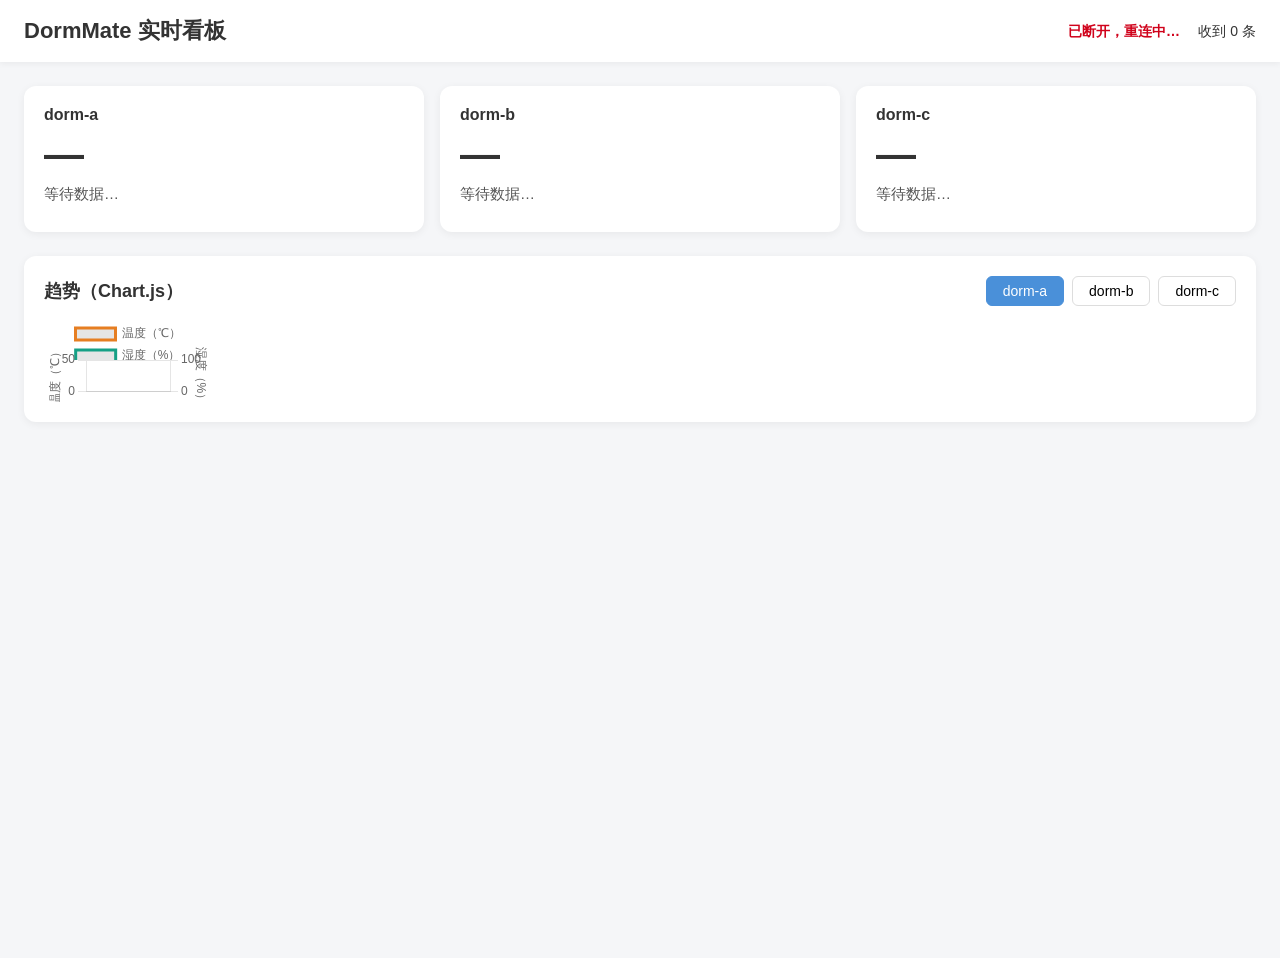
==== dashboard/index.html @ 02831706 "feat(nova-dormmate-final-2026): M5 mqtt realtime system with simulator and dashboard" ====
<!DOCTYPE html>
<html lang="zh-CN">
<head>
  <meta charset="UTF-8">
  <meta name="viewport" content="width=device-width, initial-scale=1.0">
  <title>DormMate Dashboard（M5 实时看板）</title>
  <link rel="stylesheet" href="style.css">
</head>
<body>
  <header class="status-bar">
    <h1>DormMate 实时看板</h1>
    <div class="status-info">
      <span id="connStatus" class="conn offline">未连接</span>
      <span id="msgCount">收到 0 条</span>
      <span id="dropCount" class="drop" hidden>丢弃 0 条</span>
    </div>
  </header>

  <p id="warnBanner" class="warn" hidden></p>

  <section class="cards" id="cards"><!-- 三节点卡片由 app.js 渲染 --></section>

  <section class="chart-area">
    <div class="chart-head">
      <h2>趋势（Chart.js）</h2>
      <div class="tabs" id="tabs"><!-- 节点切换 tab 由 app.js 渲染 --></div>
    </div>
    <canvas id="trendChart"></canvas>
  </section>

  <!-- 规则复用：M1 同一实现（window.computeStatus / ADVICE / validateInputs），零重写（SPEC §6） -->
  <script src="../web/script.js"></script>
  <!-- MQTT WebSocket 客户端（mqtt.js）与图表（Chart.js）：本地 vendor 文件，防 CDN 网络不稳 -->
  <script src="vendor/mqtt.min.js"></script>
  <script src="vendor/chart.umd.min.js"></script>
  <script src="app.js"></script>
</body>
</html>
---- dashboard/style.css ----
/* DormMate M5 Dashboard 样式（dashboard/style.css）
   ① 顶部状态栏：连接状态（online 绿 / offline 红）+ 收发计数 + 丢弃计数
   ② 三节点卡片同屏：状态大字按状态着色（正常绿 / 偏冷蓝 / 偏热橙 / 偏湿青）
   ③ 趋势区卡片：tab 切换 + Chart.js 画布；窄屏三卡片降为单列 */
:root {
  --bg: #f5f6f8;
  --card: #fff;
  --text: #333;
  --muted: #888;
  --blue: #4a90d9;
  --green: #27ae60;
  --orange: #e67e22;
  --red: #d0021b;
  --teal: #16a085;
}

body {
  margin: 0;
  background: var(--bg);
  font-family: -apple-system, "PingFang SC", "Microsoft YaHei", sans-serif;
  color: var(--text);
}

.status-bar {
  display: flex;
  justify-content: space-between;
  align-items: center;
  padding: 16px 24px;
  background: var(--card);
  box-shadow: 0 2px 6px rgba(0, 0, 0, 0.05);
}

.status-bar h1 {
  font-size: 22px;
  margin: 0;
}

.status-info span {
  margin-left: 14px;
  font-size: 14px;
}

.conn.online { color: var(--green); font-weight: bold; }
.conn.offline { color: var(--red); font-weight: bold; }
.drop { color: var(--red); }

.warn {
  margin: 12px 24px 0;
  padding: 10px 14px;
  background: #fdecea;
  color: var(--red);
  border-radius: 8px;
  font-size: 14px;
}

.cards {
  display: grid;
  grid-template-columns: repeat(3, 1fr);
  gap: 16px;
  padding: 24px;
}

@media (max-width: 800px) {
  .cards { grid-template-columns: 1fr; }
}

.card {
  background: var(--card);
  border-radius: 12px;
  padding: 20px;
  box-shadow: 0 2px 8px rgba(0, 0, 0, 0.06);
}

.card .node { font-weight: bold; font-size: 16px; }
.card .status { font-size: 40px; font-weight: bold; margin: 8px 0; }
.card .status.正常 { color: var(--green); }
.card .status.偏冷 { color: var(--blue); }
.card .status.偏热 { color: var(--orange); }
.card .status.偏湿 { color: var(--teal); }
.card .metrics { font-size: 15px; color: #555; }
.card .advice { color: var(--muted); margin-top: 6px; }
.card .time { color: #aaa; font-size: 12px; margin-top: 8px; }

.chart-area {
  background: var(--card);
  margin: 0 24px 24px;
  border-radius: 12px;
  padding: 20px;
  box-shadow: 0 2px 8px rgba(0, 0, 0, 0.06);
}

.chart-head {
  display: flex;
  justify-content: space-between;
  align-items: center;
  margin-bottom: 12px;
}

.chart-head h2 { font-size: 18px; margin: 0; }

.tabs button {
  border: 1px solid #ddd;
  background: var(--card);
  padding: 6px 16px;
  margin-left: 8px;
  border-radius: 6px;
  cursor: pointer;
  font-size: 14px;
}

.tabs button.active {
  background: var(--blue);
  color: #fff;
  border-color: var(--blue);
}
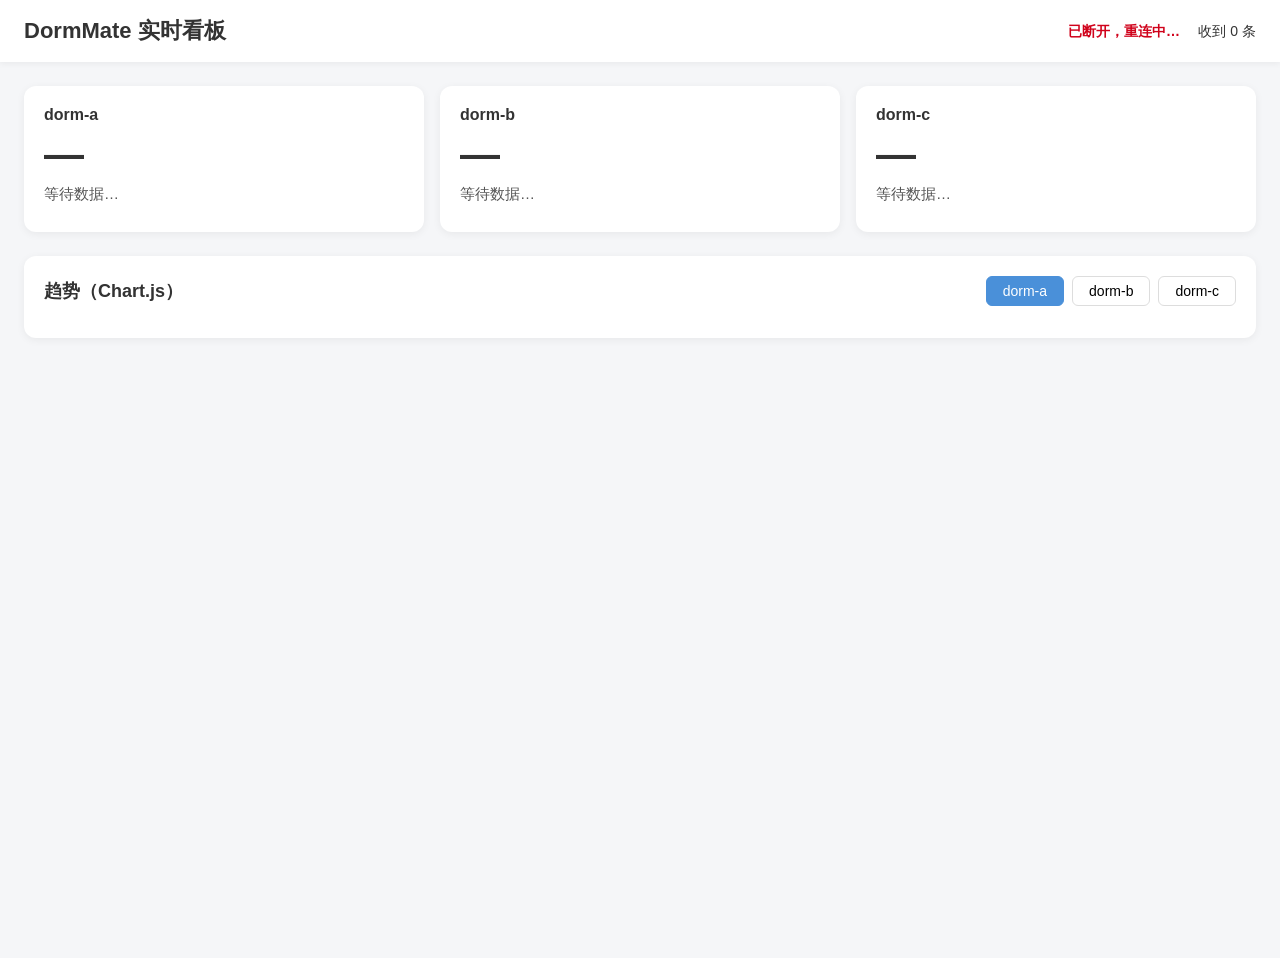
==== commit 0ccd6fee: "feat(nova-dormmate-final-2026): A S2 A1 priority rule in dashboard with tests and evidence Co-Author" ====
--- a/dashboard/index.html
+++ b/dashboard/index.html
@@ -18,6 +18,9 @@
 
   <p id="warnBanner" class="warn" hidden></p>
 
+  <!-- A1 优先关注横幅：程序根据三节点历史实时计算（priority.js computePriority），每条消息后自动刷新 -->
+  <p id="priorityBanner" class="priority" hidden></p>
+
   <section class="cards" id="cards"><!-- 三节点卡片由 app.js 渲染 --></section>
 
   <section class="chart-area">
@@ -33,6 +36,8 @@
   <!-- MQTT WebSocket 客户端（mqtt.js）与图表（Chart.js）：本地 vendor 文件，防 CDN 网络不稳 -->
   <script src="vendor/mqtt.min.js"></script>
   <script src="vendor/chart.umd.min.js"></script>
+  <!-- A1 优先关注纯函数（computeStreak / computePriority，零 DOM） -->
+  <script src="priority.js"></script>
   <script src="app.js"></script>
 </body>
 </html>
--- a/dashboard/style.css
+++ b/dashboard/style.css
@@ -51,6 +51,25 @@
   color: var(--red);
   border-radius: 8px;
   font-size: 14px;
+}
+
+/* A1 优先关注横幅：有异常橙底强调 / 全正常绿底平静（程序实时重算） */
+.priority {
+  margin: 12px 24px 0;
+  padding: 12px 14px;
+  border-radius: 8px;
+  font-size: 15px;
+}
+.priority.has {
+  background: #fff4e5;
+  color: var(--orange);
+  border: 1px solid var(--orange);
+  font-weight: bold;
+}
+.priority.none {
+  background: #eafaf1;
+  color: var(--green);
+  border: 1px solid var(--green);
 }
 
 .cards {
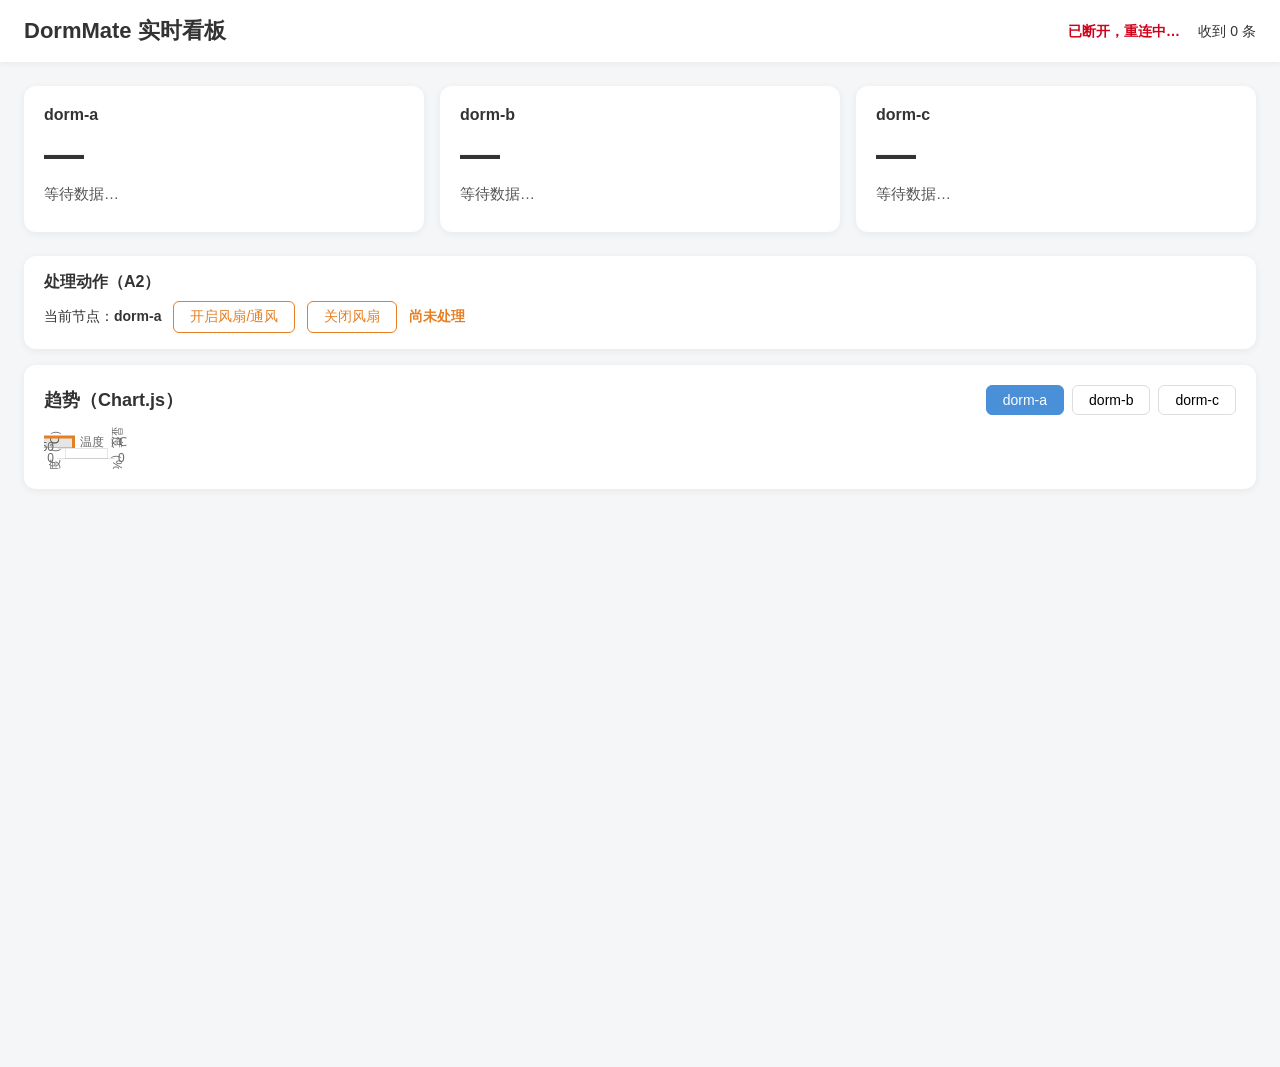
==== commit 49ccf18d: "feat(nova-dormmate-final-2026): A S3 A2 dashboard action entry via MQTT action channel Co-Authored-B" ====
--- a/dashboard/index.html
+++ b/dashboard/index.html
@@ -23,6 +23,18 @@
 
   <section class="cards" id="cards"><!-- 三节点卡片由 app.js 渲染 --></section>
 
+  <!-- A2 处理动作：对选中节点发布 actionState（dormmate/{nodeId}/action，SPEC §9 A2 / MASTER_PLAN §6.1）
+       动作成为系统状态的一部分，不直接改 status（恢复由 A3 新数据触发） -->
+  <section class="action-area">
+    <h2>处理动作（A2）</h2>
+    <div class="action-bar">
+      <span>当前节点：<strong id="actionNode">dorm-a</strong></span>
+      <button id="fanOnBtn">开启风扇/通风</button>
+      <button id="fanOffBtn">关闭风扇</button>
+      <span id="actionStateText" class="action-state">尚未处理</span>
+    </div>
+  </section>
+
   <section class="chart-area">
     <div class="chart-head">
       <h2>趋势（Chart.js）</h2>
--- a/dashboard/style.css
+++ b/dashboard/style.css
@@ -100,6 +100,45 @@
 .card .advice { color: var(--muted); margin-top: 6px; }
 .card .time { color: #aaa; font-size: 12px; margin-top: 8px; }
 
+/* A2 处理动作区（actionState：动作成为系统状态，不直接改 status） */
+.action-area {
+  background: var(--card);
+  margin: 0 24px 16px;
+  border-radius: 12px;
+  padding: 16px 20px;
+  box-shadow: 0 2px 8px rgba(0, 0, 0, 0.06);
+}
+
+.action-area h2 { font-size: 16px; margin: 0 0 8px; }
+
+.action-bar {
+  display: flex;
+  align-items: center;
+  gap: 12px;
+  font-size: 14px;
+}
+
+.action-bar button {
+  border: 1px solid var(--orange);
+  background: #fff;
+  color: var(--orange);
+  padding: 6px 16px;
+  border-radius: 6px;
+  cursor: pointer;
+  font-size: 14px;
+}
+
+.action-bar button:hover { background: var(--orange); color: #fff; }
+
+.action-state { color: var(--orange); font-weight: bold; }
+
+.card .action {
+  color: var(--orange);
+  font-size: 13px;
+  margin-top: 4px;
+  font-weight: bold;
+}
+
 .chart-area {
   background: var(--card);
   margin: 0 24px 24px;
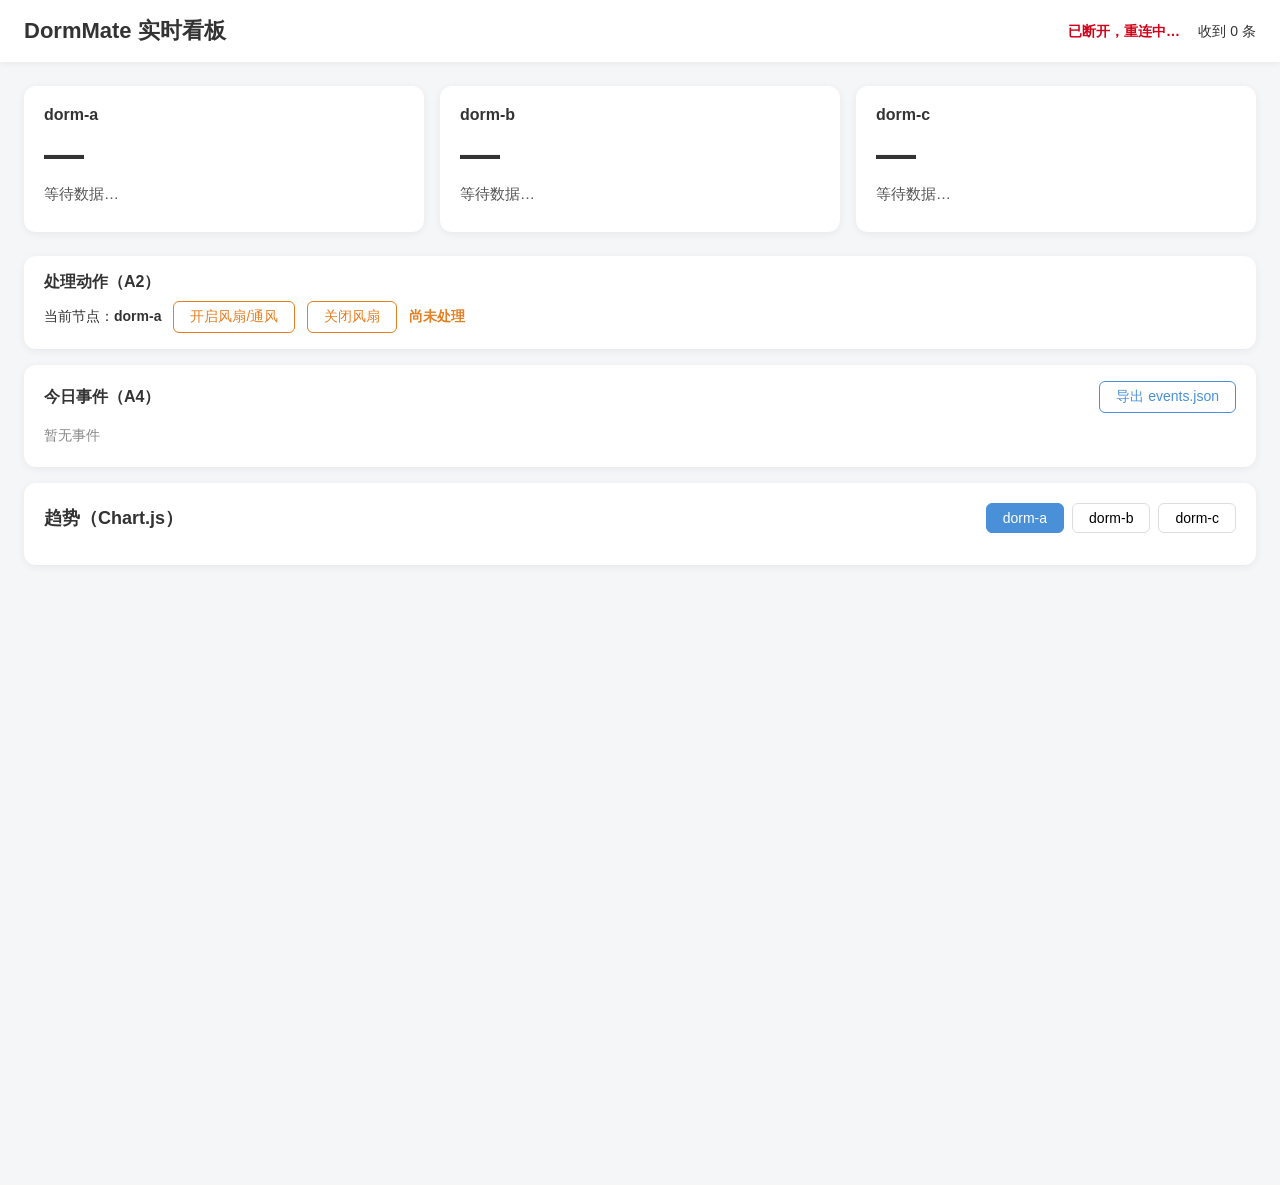
==== commit b5511149: "feat(nova-dormmate-final-2026): A S6 A4 event record and report review section Co-Authored-By: Claud" ====
--- a/dashboard/index.html
+++ b/dashboard/index.html
@@ -35,6 +35,15 @@
     </div>
   </section>
 
+  <!-- A4 今日事件：一次"发现→判断→处理→验证→恢复"的完整记录（程序组装），可导出 events.json 供 report.html 事件复盘 -->
+  <section class="event-area">
+    <div class="event-head">
+      <h2>今日事件（A4）</h2>
+      <button id="exportEventsBtn">导出 events.json</button>
+    </div>
+    <ul id="eventList"><li class="event-empty">暂无事件</li></ul>
+  </section>
+
   <section class="chart-area">
     <div class="chart-head">
       <h2>趋势（Chart.js）</h2>
--- a/dashboard/style.css
+++ b/dashboard/style.css
@@ -139,6 +139,46 @@
   font-weight: bold;
 }
 
+/* A4 今日事件面板（事件由程序组装，导出 events.json 进入 report.html 事件复盘） */
+.event-area {
+  background: var(--card);
+  margin: 0 24px 16px;
+  border-radius: 12px;
+  padding: 16px 20px;
+  box-shadow: 0 2px 8px rgba(0, 0, 0, 0.06);
+}
+
+.event-head {
+  display: flex;
+  justify-content: space-between;
+  align-items: center;
+  margin-bottom: 8px;
+}
+
+.event-head h2 { font-size: 16px; margin: 0; }
+
+.event-head button {
+  border: 1px solid var(--blue);
+  background: #fff;
+  color: var(--blue);
+  padding: 6px 16px;
+  border-radius: 6px;
+  cursor: pointer;
+  font-size: 14px;
+}
+
+.event-head button:hover { background: var(--blue); color: #fff; }
+
+.event-area ul { list-style: none; margin: 0; padding: 0; }
+
+.event-area li {
+  padding: 6px 0;
+  font-size: 14px;
+  border-top: 1px dashed #eee;
+}
+
+.event-area li.event-empty { color: var(--muted); border-top: none; }
+
 .chart-area {
   background: var(--card);
   margin: 0 24px 24px;
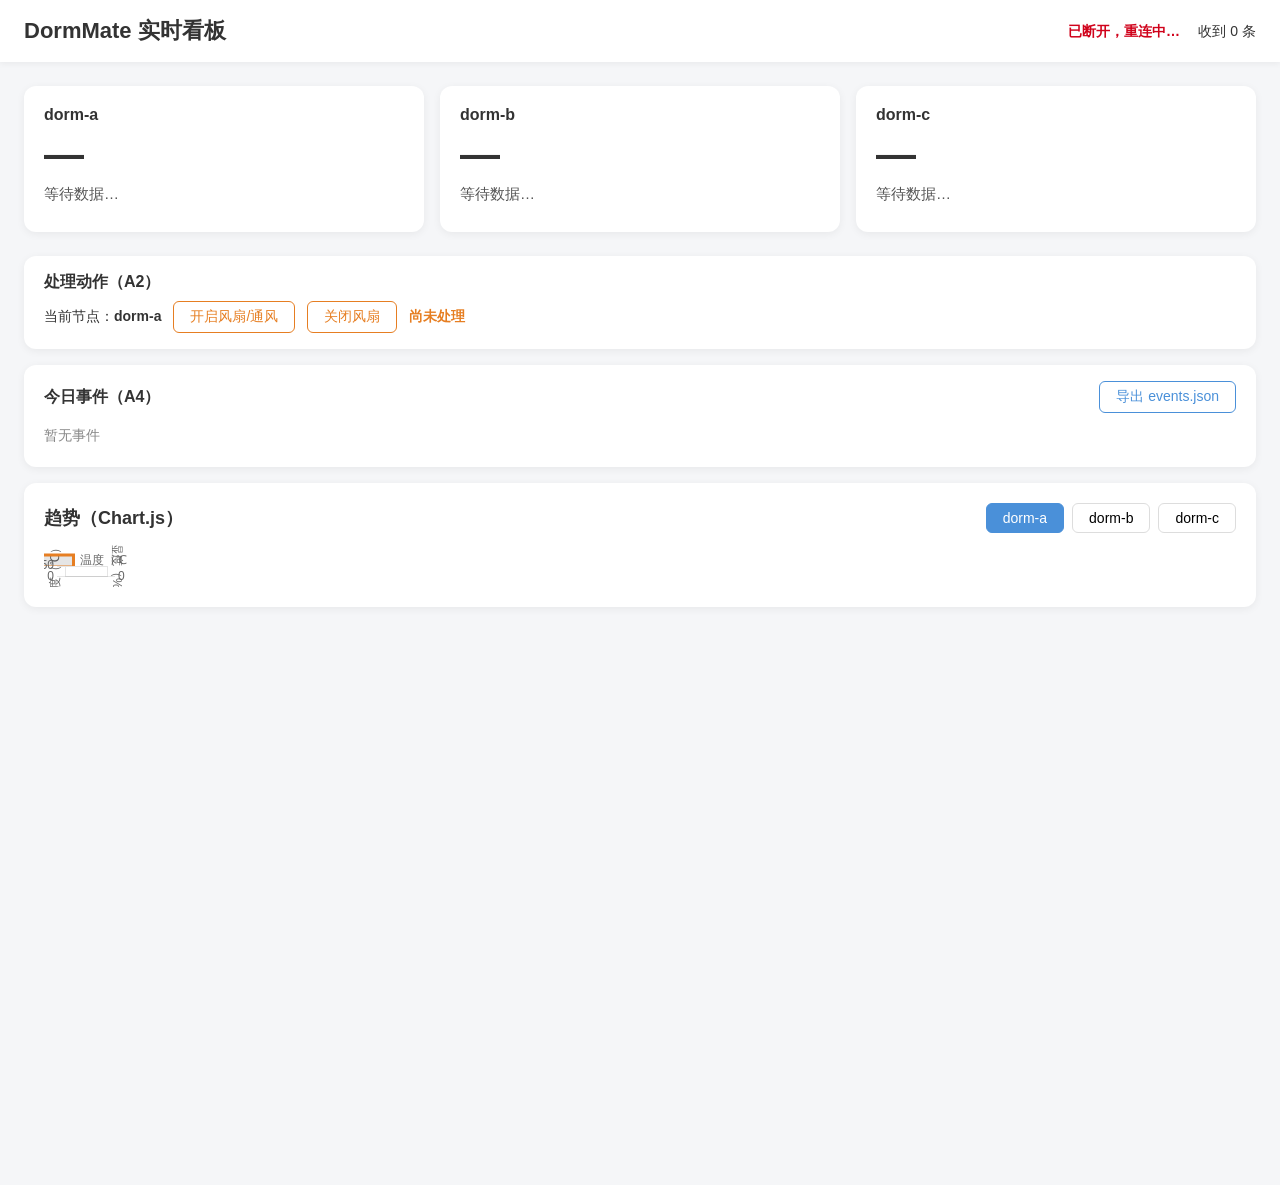
==== commit a3406cdc: "feat(nova-dormmate-final-2026): B S1 current overview auto-generated from live data Co-Authored-By: " ====
--- a/dashboard/index.html
+++ b/dashboard/index.html
@@ -17,6 +17,9 @@
   </header>
 
   <p id="warnBanner" class="warn" hidden></p>
+
+  <!-- B1 当前总览：程序根据三节点真实状态自动成句（priority.js buildOverview），每条消息后自动刷新，不写死 -->
+  <p id="overviewBar" class="overview" hidden></p>
 
   <!-- A1 优先关注横幅：程序根据三节点历史实时计算（priority.js computePriority），每条消息后自动刷新 -->
   <p id="priorityBanner" class="priority" hidden></p>
--- a/dashboard/style.css
+++ b/dashboard/style.css
@@ -53,6 +53,18 @@
   font-size: 14px;
 }
 
+/* B1 当前总览条：中性蓝白，一句话讲清全局（程序实时重算，与优先关注横幅分工：总览看全局 / 横幅看重点） */
+.overview {
+  margin: 12px 24px 0;
+  padding: 12px 14px;
+  background: #eef4fb;
+  color: #2c5f8a;
+  border: 1px solid #b8d4ee;
+  border-radius: 8px;
+  font-size: 15px;
+  font-weight: bold;
+}
+
 /* A1 优先关注横幅：有异常橙底强调 / 全正常绿底平静（程序实时重算） */
 .priority {
   margin: 12px 24px 0;
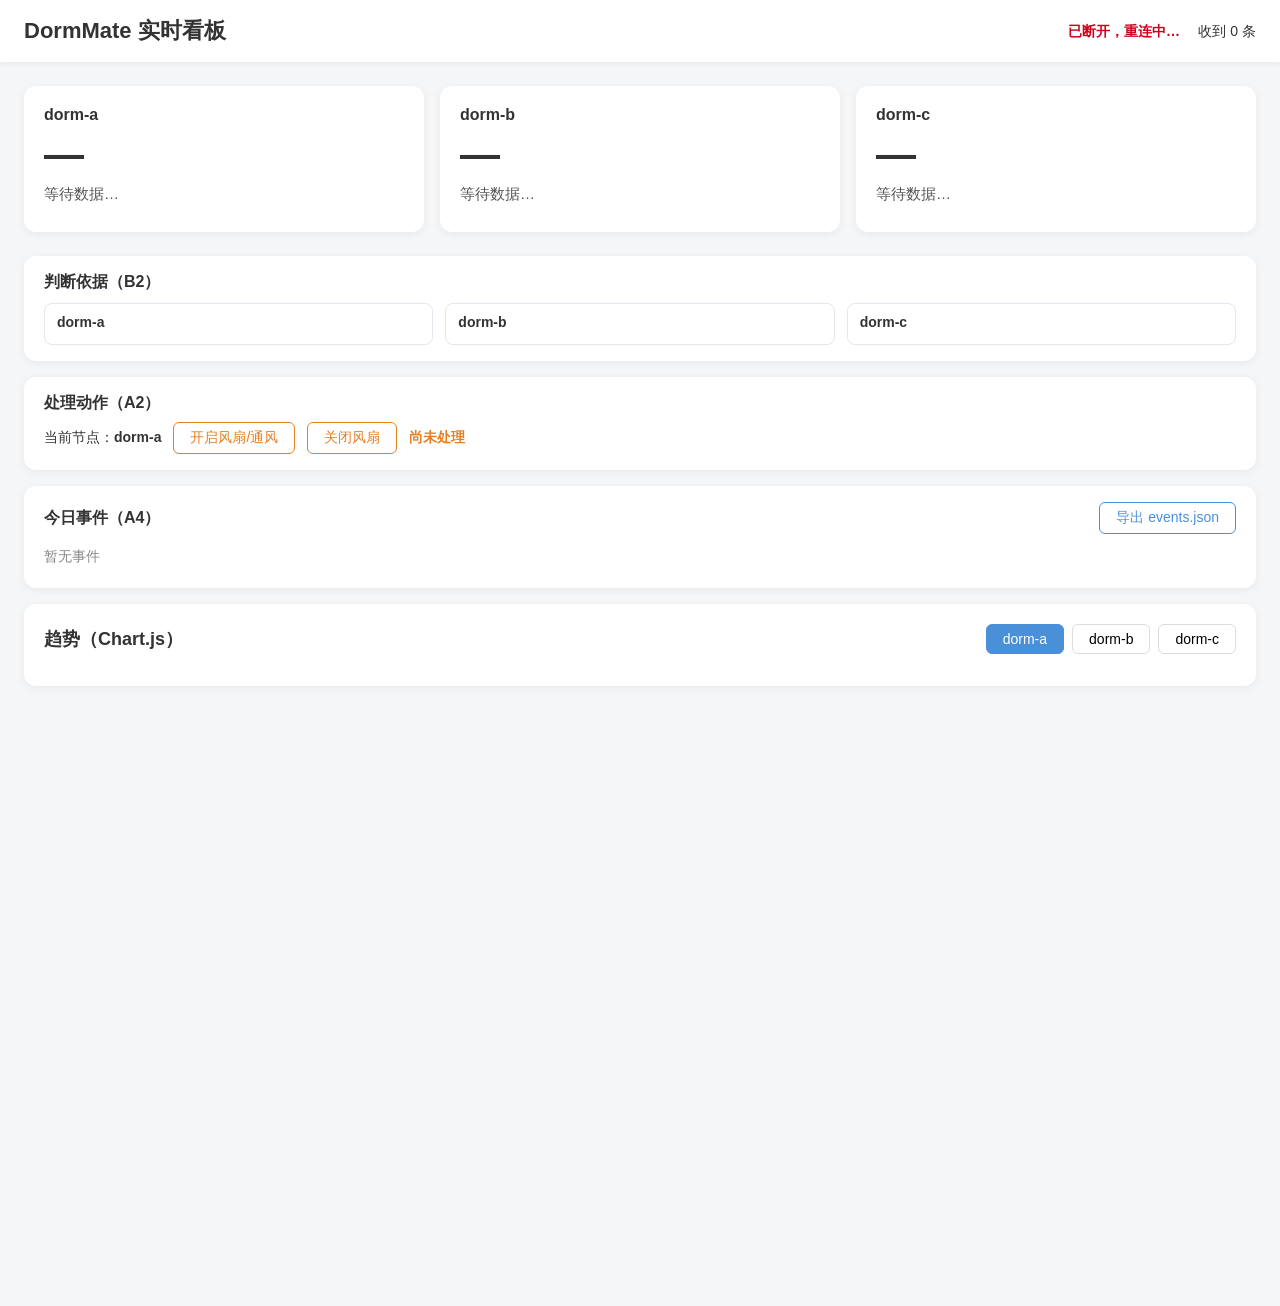
==== commit 39ff67b6: "feat(nova-dormmate-final-2026): B S2 evidence cards with traceable sources Co-Authored-By: Claude Co" ====
--- a/dashboard/index.html
+++ b/dashboard/index.html
@@ -25,6 +25,12 @@
   <p id="priorityBanner" class="priority" hidden></p>
 
   <section class="cards" id="cards"><!-- 三节点卡片由 app.js 渲染 --></section>
+
+  <!-- B2 判断依据：每节点三项指标（连续异常时长/异常次数/当前状态）各附数据来源，优先节点标注原因（程序计算） -->
+  <section class="evidence-area">
+    <h2>判断依据（B2）</h2>
+    <div id="evidenceCards" class="evidence-cards"><!-- 依据卡片由 app.js 渲染 --></div>
+  </section>
 
   <!-- A2 处理动作：对选中节点发布 actionState（dormmate/{nodeId}/action，SPEC §9 A2 / MASTER_PLAN §6.1）
        动作成为系统状态的一部分，不直接改 status（恢复由 A3 新数据触发） -->
--- a/dashboard/style.css
+++ b/dashboard/style.css
@@ -112,6 +112,45 @@
 .card .advice { color: var(--muted); margin-top: 6px; }
 .card .time { color: #aaa; font-size: 12px; margin-top: 8px; }
 
+/* B2 判断依据卡片（每节点三项指标附来源；优先节点橙色描边 + ★ 标注） */
+.evidence-area {
+  background: var(--card);
+  margin: 0 24px 16px;
+  border-radius: 12px;
+  padding: 16px 20px;
+  box-shadow: 0 2px 8px rgba(0, 0, 0, 0.06);
+}
+
+.evidence-area h2 { font-size: 16px; margin: 0 0 10px; }
+
+.evidence-cards {
+  display: grid;
+  grid-template-columns: repeat(3, 1fr);
+  gap: 12px;
+}
+
+@media (max-width: 800px) {
+  .evidence-cards { grid-template-columns: 1fr; }
+}
+
+.evidence-card {
+  border: 1px solid #e3e8ee;
+  border-radius: 8px;
+  padding: 10px 12px;
+  font-size: 13px;
+}
+
+.evidence-card.winner {
+  border: 1px solid var(--orange);
+  background: #fffaf2;
+}
+
+.evidence-card .ev-node { font-weight: bold; font-size: 14px; margin-bottom: 4px; }
+.evidence-card .ev-winner { color: var(--orange); font-weight: bold; }
+.evidence-card ul { list-style: none; margin: 0; padding: 0; }
+.evidence-card li { padding: 2px 0; color: #555; }
+.evidence-card li.ev-source { color: #999; font-size: 12px; }
+
 /* A2 处理动作区（actionState：动作成为系统状态，不直接改 status） */
 .action-area {
   background: var(--card);
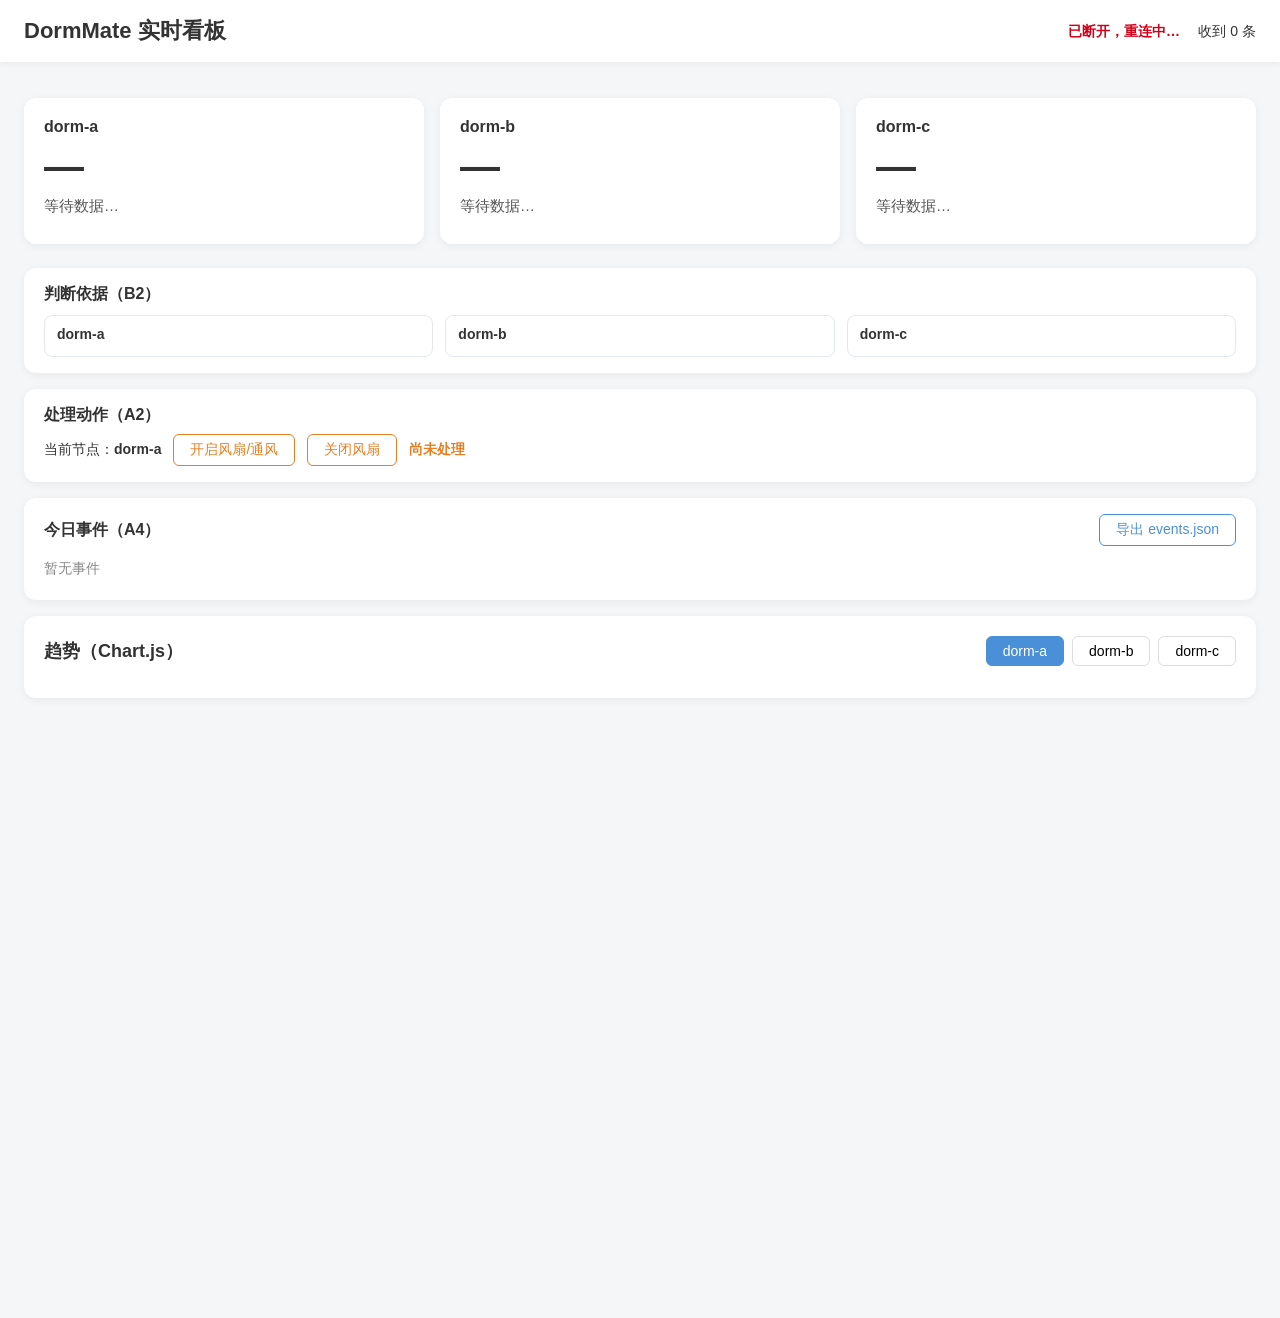
==== commit d723fb87: "feat(nova-dormmate-final-2026): B S4 TTS reminder button and information division Co-Authored-By: Cl" ====
--- a/dashboard/index.html
+++ b/dashboard/index.html
@@ -18,8 +18,12 @@
 
   <p id="warnBanner" class="warn" hidden></p>
 
-  <!-- B1 当前总览：程序根据三节点真实状态自动成句（priority.js buildOverview），每条消息后自动刷新，不写死 -->
-  <p id="overviewBar" class="overview" hidden></p>
+  <!-- B1 当前总览 + B4 朗读提醒：总览程序成句（priority.js buildOverview）；
+       TTS 只读当前提醒（B4 分工：语音适合短提醒，不长读数据） -->
+  <div class="overview-wrap">
+    <p id="overviewBar" class="overview" hidden></p>
+    <button id="speakOverviewBtn" class="speak-btn" hidden>朗读提醒</button>
+  </div>
 
   <!-- A1 优先关注横幅：程序根据三节点历史实时计算（priority.js computePriority），每条消息后自动刷新 -->
   <p id="priorityBanner" class="priority" hidden></p>
--- a/dashboard/style.css
+++ b/dashboard/style.css
@@ -53,9 +53,18 @@
   font-size: 14px;
 }
 
-/* B1 当前总览条：中性蓝白，一句话讲清全局（程序实时重算，与优先关注横幅分工：总览看全局 / 横幅看重点） */
+/* B1 当前总览条：中性蓝白，一句话讲清全局（程序实时重算，与优先关注横幅分工：总览看全局 / 横幅看重点）
+   B4 朗读提醒按钮：TTS 只读当前提醒 */
+.overview-wrap {
+  display: flex;
+  align-items: center;
+  gap: 10px;
+  margin: 12px 24px 0;
+}
+
 .overview {
-  margin: 12px 24px 0;
+  flex: 1;
+  margin: 0;
   padding: 12px 14px;
   background: #eef4fb;
   color: #2c5f8a;
@@ -64,6 +73,19 @@
   font-size: 15px;
   font-weight: bold;
 }
+
+.speak-btn {
+  border: 1px solid var(--blue);
+  background: #fff;
+  color: var(--blue);
+  padding: 8px 16px;
+  border-radius: 6px;
+  cursor: pointer;
+  font-size: 14px;
+  white-space: nowrap;
+}
+
+.speak-btn:hover { background: var(--blue); color: #fff; }
 
 /* A1 优先关注横幅：有异常橙底强调 / 全正常绿底平静（程序实时重算） */
 .priority {
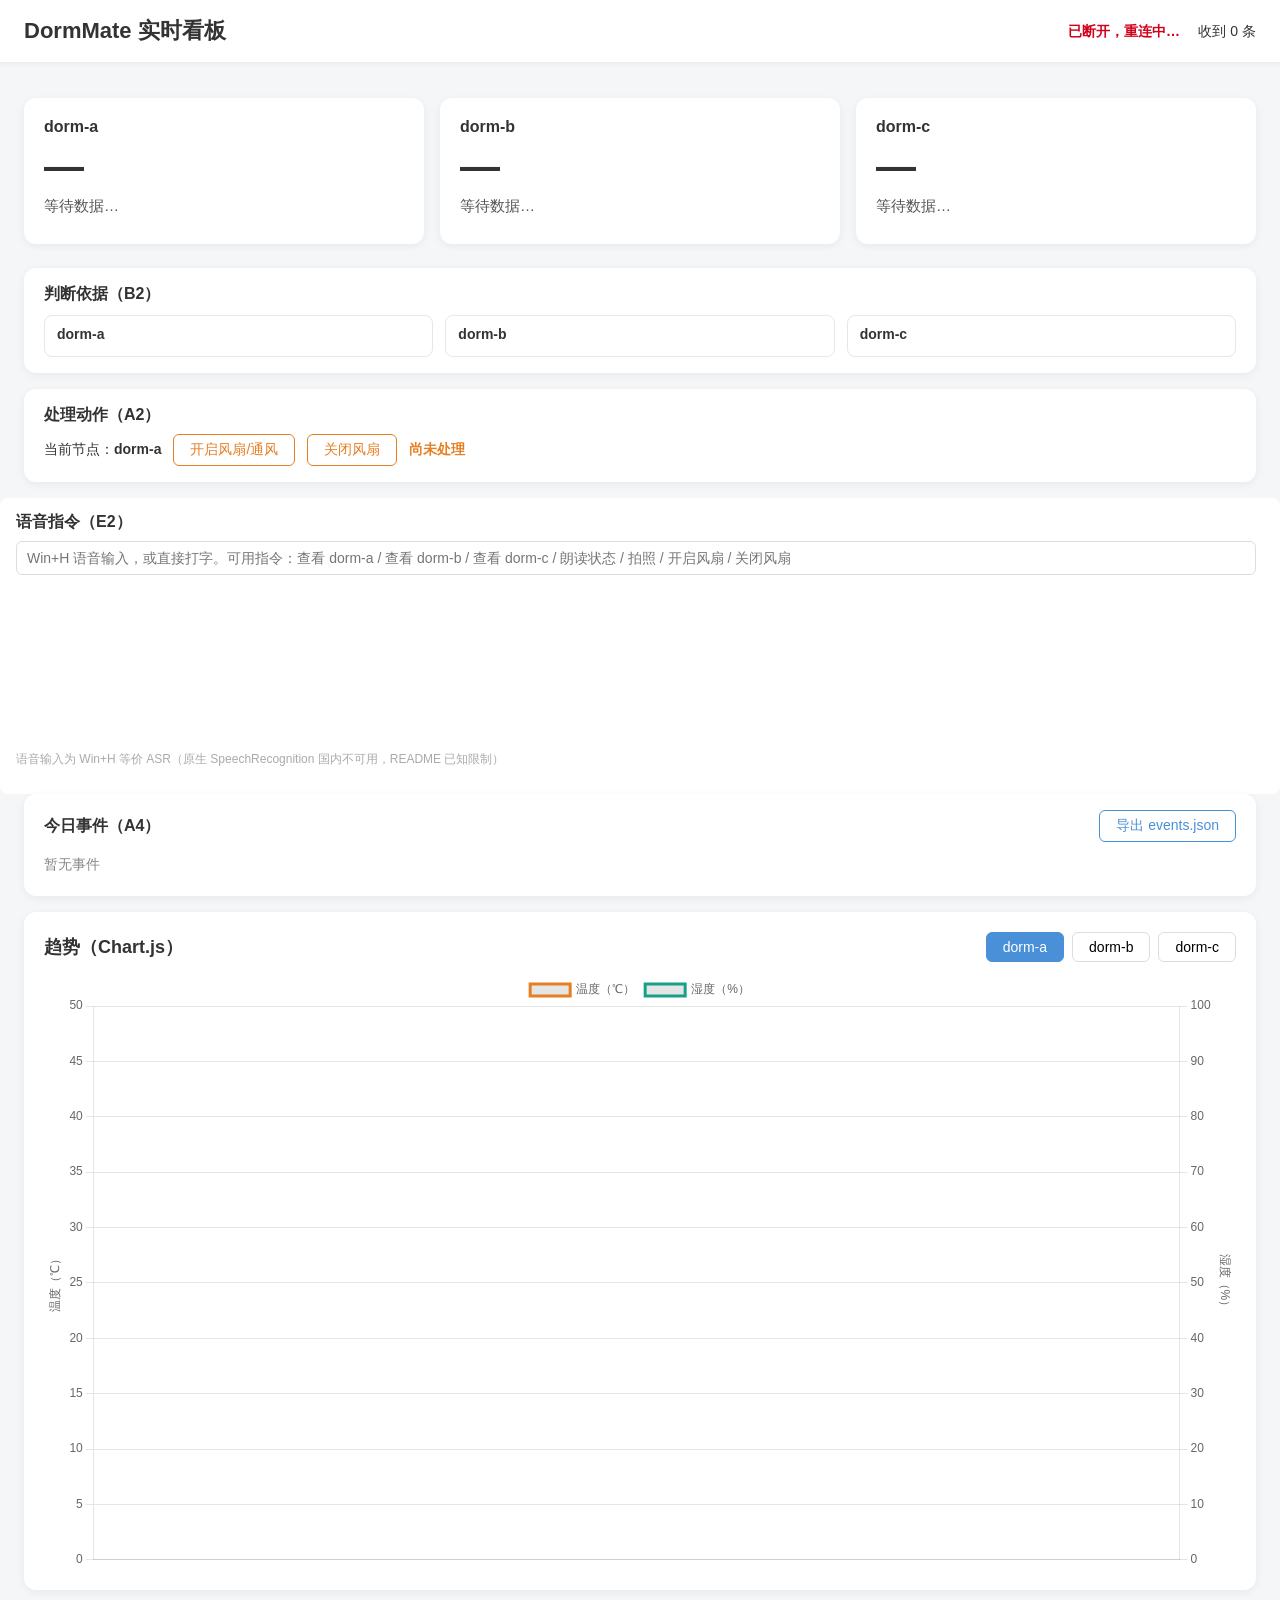
==== commit 11c715f2: "feat(nova-dormmate-final-2026): dashboard voice command bar with TTS and event-linked snapshot (B5) " ====
--- a/dashboard/index.html
+++ b/dashboard/index.html
@@ -48,6 +48,21 @@
     </div>
   </section>
 
+  <!-- E2 语音命令条：Win+H 语音输入法识别文字打进输入框 -> Enter/失焦提交 -> 精确匹配指令（web/script.js 等价 ASR 同款模式）。
+       指令：查看 dorm-x（切换操作对象）/ 朗读状态（TTS 读选中节点真实记录）/ 拍照（摄像头快照叠加节点时间状态、关联事件）/
+       开启风扇 / 关闭风扇（复用 A2 publishAction）。dash 前缀 id 防与 web/script.js 绑定的 #voiceCommand 等冲突 -->
+  <section class="voice-area">
+    <h2>语音指令（E2）</h2>
+    <div class="voice-bar">
+      <input id="dashVoiceCommand" type="text"
+             placeholder="Win+H 语音输入，或直接打字。可用指令：查看 dorm-a / 查看 dorm-b / 查看 dorm-c / 朗读状态 / 拍照 / 开启风扇 / 关闭风扇">
+      <span id="dashCameraState" class="voice-camera-state"></span>
+      <button id="dashCameraStopBtn" class="camera-stop" hidden>关闭摄像头</button>
+    </div>
+    <video id="dashCameraVideo" hidden autoplay playsinline muted></video>
+    <p id="dashVoiceResult" class="voice-hint">语音输入为 Win+H 等价 ASR（原生 SpeechRecognition 国内不可用，README 已知限制）</p>
+  </section>
+
   <!-- A4 今日事件：一次"发现→判断→处理→验证→恢复"的完整记录（程序组装），可导出 events.json 供 report.html 事件复盘 -->
   <section class="event-area">
     <div class="event-head">
--- a/dashboard/style.css
+++ b/dashboard/style.css
@@ -205,6 +205,53 @@
 
 .action-state { color: var(--orange); font-weight: bold; }
 
+/* E2 语音命令条（dash 前缀 id：防与 web/script.js 绑定的 #voiceCommand/#voiceResult/#cameraVideo 冲突） */
+.voice-area {
+  background: var(--card);
+  border-radius: 8px;
+  padding: 14px 16px;
+  margin-top: 14px;
+}
+
+.voice-area h2 { font-size: 16px; margin: 0 0 8px; }
+
+.voice-bar { display: flex; gap: 8px; align-items: center; flex-wrap: wrap; }
+
+.voice-bar input {
+  flex: 1;
+  min-width: 260px;
+  border: 1px solid #ddd;
+  border-radius: 6px;
+  padding: 8px 10px;
+  font-size: 14px;
+}
+
+.voice-camera-state { color: var(--teal); font-size: 13px; }
+
+.camera-stop {
+  border: 1px solid var(--red);
+  color: var(--red);
+  background: var(--card);
+  border-radius: 6px;
+  padding: 6px 10px;
+  cursor: pointer;
+  font-size: 13px;
+}
+
+#dashCameraVideo {
+  width: 320px;
+  max-width: 100%;
+  border-radius: 6px;
+  margin-top: 8px;
+  display: block;
+}
+
+.voice-hint { color: #aaa; font-size: 12px; margin-top: 8px; }
+.voice-hint.error { color: var(--red); font-weight: bold; }
+
+/* E2 事件卡片里的快照引用 */
+.event-snap { color: var(--teal); }
+
 .card .action {
   color: var(--orange);
   font-size: 13px;
